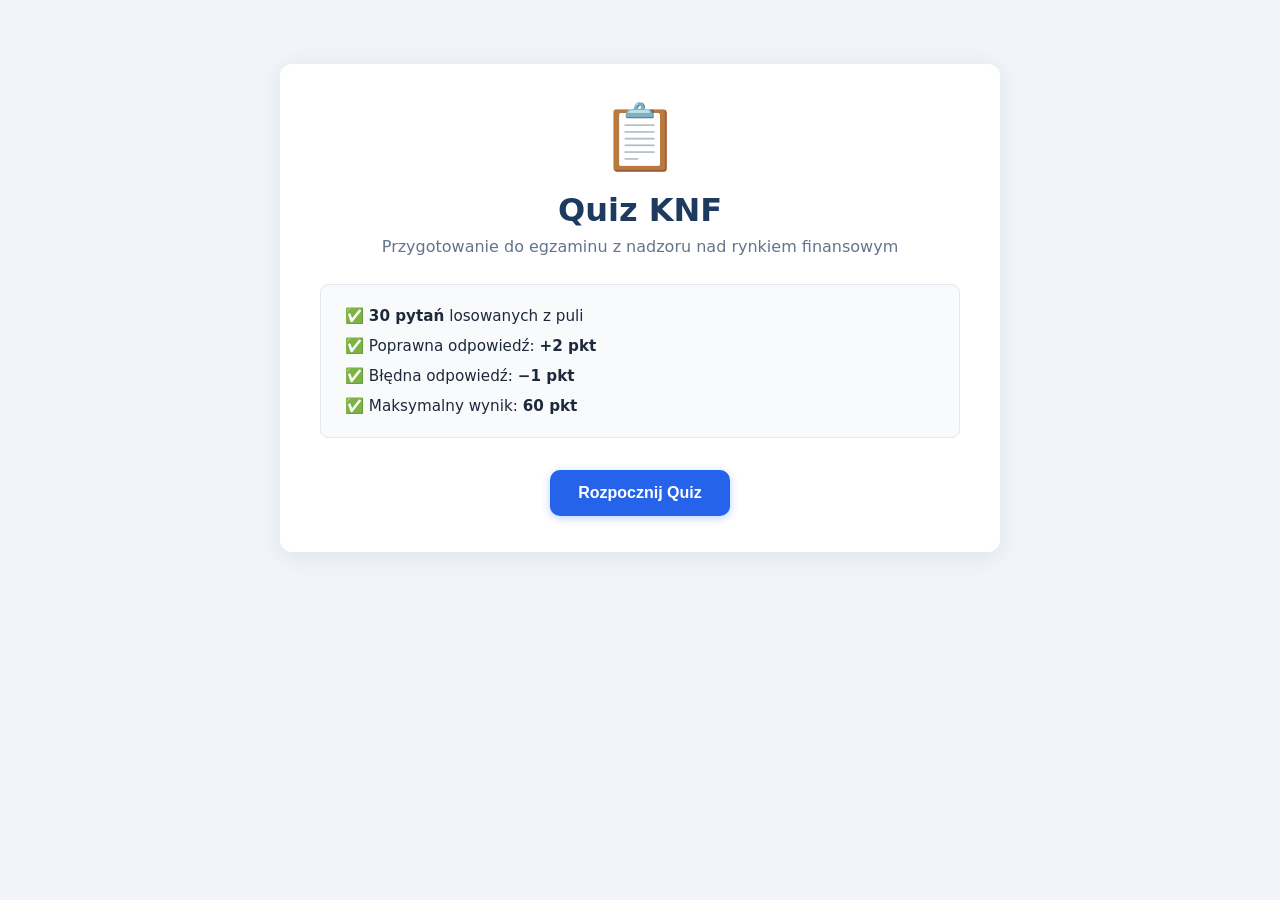
==== index.html @ e716c0fe "Add KNF quiz SPA (index.html, style.css, app.js, doc/questions.json) - 30-question random quiz with " ====
<!DOCTYPE html>
<html lang="pl">
<head>
  <meta charset="UTF-8" />
  <meta name="viewport" content="width=device-width, initial-scale=1.0" />
  <title>Quiz KNF – Egzamin</title>
  <link rel="stylesheet" href="style.css" />
</head>
<body>

  <!-- ===== START SCREEN ===== -->
  <div id="screen-start" class="screen active">
    <div class="card start-card">
      <div class="logo">📋</div>
      <h1>Quiz KNF</h1>
      <p class="subtitle">Przygotowanie do egzaminu z nadzoru nad rynkiem finansowym</p>
      <ul class="rules">
        <li>✅ <strong>30 pytań</strong> losowanych z puli</li>
        <li>✅ Poprawna odpowiedź: <strong>+2 pkt</strong></li>
        <li>✅ Błędna odpowiedź: <strong>−1 pkt</strong></li>
        <li>✅ Maksymalny wynik: <strong>60 pkt</strong></li>
      </ul>
      <button id="btn-start" class="btn btn-primary">Rozpocznij Quiz</button>
    </div>
  </div>

  <!-- ===== QUIZ SCREEN ===== -->
  <div id="screen-quiz" class="screen">
    <div class="quiz-header">
      <div class="progress-info">
        <span id="question-counter">Pytanie 1 z 30</span>
      </div>
      <div class="score-info">
        Wynik: <span id="current-score">0</span> pkt
      </div>
    </div>

    <div class="progress-bar-wrapper">
      <div id="progress-bar" class="progress-bar"></div>
    </div>

    <div class="card quiz-card">
      <p id="question-text" class="question-text"></p>

      <div id="options-container" class="options-container"></div>

      <div id="explanation-box" class="explanation-box hidden">
        <span class="explanation-icon">💡</span>
        <p id="explanation-text"></p>
      </div>

      <button id="btn-next" class="btn btn-primary btn-next hidden">
        Następne pytanie →
      </button>
    </div>
  </div>

  <!-- ===== RESULTS SCREEN ===== -->
  <div id="screen-results" class="screen">
    <div class="card results-card">
      <div id="result-emoji" class="result-emoji"></div>
      <h2>Wynik końcowy</h2>
      <div class="score-display">
        <span id="final-score">0</span>
        <span class="score-max"> / 60 pkt</span>
      </div>
      <div id="result-verdict" class="result-verdict"></div>
      <div class="stats">
        <div class="stat-item">
          <span class="stat-value" id="stat-correct">0</span>
          <span class="stat-label">Poprawnych</span>
        </div>
        <div class="stat-item">
          <span class="stat-value" id="stat-wrong">0</span>
          <span class="stat-label">Błędnych</span>
        </div>
        <div class="stat-item">
          <span class="stat-value" id="stat-percent">0%</span>
          <span class="stat-label">Skuteczność</span>
        </div>
      </div>
      <button id="btn-restart" class="btn btn-primary">Zacznij od nowa</button>
    </div>
  </div>

  <script src="app.js"></script>
</body>
</html>
---- style.css ----
/* ===== RESET & BASE ===== */
*, *::before, *::after {
  box-sizing: border-box;
  margin: 0;
  padding: 0;
}

:root {
  --color-primary: #2563eb;
  --color-primary-hover: #1d4ed8;
  --color-correct: #16a34a;
  --color-correct-bg: #dcfce7;
  --color-correct-border: #86efac;
  --color-wrong: #dc2626;
  --color-wrong-bg: #fee2e2;
  --color-wrong-border: #fca5a5;
  --color-explanation-bg: #fefce8;
  --color-explanation-border: #fde047;
  --color-explanation-text: #713f12;
  --color-bg: #f1f5f9;
  --color-card: #ffffff;
  --color-text: #1e293b;
  --color-text-muted: #64748b;
  --color-option-hover: #eff6ff;
  --color-option-border: #e2e8f0;
  --color-header-bg: #1e3a5f;
  --radius: 12px;
  --shadow: 0 4px 24px rgba(0, 0, 0, 0.08);
}

body {
  font-family: 'Segoe UI', system-ui, -apple-system, sans-serif;
  background: var(--color-bg);
  color: var(--color-text);
  min-height: 100vh;
  display: flex;
  flex-direction: column;
  align-items: center;
  justify-content: flex-start;
  padding: 24px 16px 48px;
}

/* ===== SCREENS ===== */
.screen {
  display: none;
  width: 100%;
  max-width: 720px;
  animation: fadeIn 0.3s ease;
}

.screen.active {
  display: block;
}

@keyframes fadeIn {
  from { opacity: 0; transform: translateY(10px); }
  to   { opacity: 1; transform: translateY(0); }
}

/* ===== CARD ===== */
.card {
  background: var(--color-card);
  border-radius: var(--radius);
  box-shadow: var(--shadow);
  padding: 36px 40px;
}

/* ===== START SCREEN ===== */
.start-card {
  text-align: center;
  margin-top: 40px;
}

.logo {
  font-size: 64px;
  margin-bottom: 16px;
}

.start-card h1 {
  font-size: 2rem;
  color: var(--color-header-bg);
  margin-bottom: 8px;
}

.subtitle {
  color: var(--color-text-muted);
  font-size: 1rem;
  margin-bottom: 28px;
}

.rules {
  list-style: none;
  text-align: left;
  display: inline-block;
  margin: 0 auto 32px;
  background: #f8fafc;
  border: 1px solid var(--color-option-border);
  border-radius: 8px;
  padding: 16px 24px;
  width: 100%;
}

.rules li {
  padding: 6px 0;
  font-size: 0.95rem;
  color: var(--color-text);
}

/* ===== QUIZ HEADER ===== */
.quiz-header {
  display: flex;
  justify-content: space-between;
  align-items: center;
  padding: 14px 20px;
  background: var(--color-header-bg);
  color: #fff;
  border-radius: var(--radius) var(--radius) 0 0;
  font-size: 0.9rem;
}

#question-counter {
  font-weight: 600;
}

.score-info {
  font-weight: 600;
}

#current-score {
  color: #facc15;
}

/* ===== PROGRESS BAR ===== */
.progress-bar-wrapper {
  height: 6px;
  background: #cbd5e1;
}

.progress-bar {
  height: 100%;
  background: linear-gradient(90deg, #2563eb, #3b82f6);
  width: 0%;
  transition: width 0.4s ease;
}

/* ===== QUIZ CARD ===== */
.quiz-card {
  border-radius: 0 0 var(--radius) var(--radius);
}

.question-text {
  font-size: 1.1rem;
  font-weight: 600;
  line-height: 1.6;
  margin-bottom: 24px;
  color: var(--color-text);
}

/* ===== OPTIONS ===== */
.options-container {
  display: flex;
  flex-direction: column;
  gap: 12px;
  margin-bottom: 20px;
}

.option-btn {
  display: flex;
  align-items: center;
  gap: 14px;
  width: 100%;
  padding: 14px 18px;
  background: #f8fafc;
  border: 2px solid var(--color-option-border);
  border-radius: 10px;
  font-size: 0.95rem;
  color: var(--color-text);
  cursor: pointer;
  text-align: left;
  transition: background 0.15s, border-color 0.15s, transform 0.1s;
}

.option-btn:hover:not(:disabled) {
  background: var(--color-option-hover);
  border-color: var(--color-primary);
  transform: translateX(3px);
}

.option-btn:disabled {
  cursor: default;
}

.option-letter {
  display: inline-flex;
  align-items: center;
  justify-content: center;
  width: 30px;
  height: 30px;
  min-width: 30px;
  border-radius: 50%;
  background: var(--color-option-border);
  font-weight: 700;
  font-size: 0.85rem;
  color: var(--color-text-muted);
  transition: background 0.15s, color 0.15s;
}

/* ===== FEEDBACK STATES ===== */
.option-btn.correct {
  background: var(--color-correct-bg);
  border-color: var(--color-correct-border);
  color: var(--color-correct);
  font-weight: 600;
}

.option-btn.correct .option-letter {
  background: var(--color-correct);
  color: #fff;
}

.option-btn.wrong {
  background: var(--color-wrong-bg);
  border-color: var(--color-wrong-border);
  color: var(--color-wrong);
  font-weight: 600;
}

.option-btn.wrong .option-letter {
  background: var(--color-wrong);
  color: #fff;
}

/* ===== EXPLANATION BOX ===== */
.explanation-box {
  display: flex;
  gap: 12px;
  align-items: flex-start;
  background: var(--color-explanation-bg);
  border: 2px solid var(--color-explanation-border);
  border-radius: 10px;
  padding: 16px 18px;
  margin-bottom: 20px;
  animation: slideDown 0.3s ease;
}

.explanation-box.hidden {
  display: none;
}

@keyframes slideDown {
  from { opacity: 0; transform: translateY(-8px); }
  to   { opacity: 1; transform: translateY(0); }
}

.explanation-icon {
  font-size: 1.4rem;
  flex-shrink: 0;
  margin-top: 2px;
}

#explanation-text {
  font-size: 0.9rem;
  line-height: 1.6;
  color: var(--color-explanation-text);
}

/* ===== NEXT BUTTON ===== */
.btn-next {
  width: 100%;
}

/* ===== BUTTONS ===== */
.btn {
  display: inline-block;
  padding: 14px 28px;
  border: none;
  border-radius: 10px;
  font-size: 1rem;
  font-weight: 600;
  cursor: pointer;
  transition: background 0.15s, transform 0.1s, box-shadow 0.15s;
  text-align: center;
}

.btn-primary {
  background: var(--color-primary);
  color: #fff;
  box-shadow: 0 2px 8px rgba(37, 99, 235, 0.3);
}

.btn-primary:hover {
  background: var(--color-primary-hover);
  transform: translateY(-1px);
  box-shadow: 0 4px 12px rgba(37, 99, 235, 0.4);
}

.btn-primary:active {
  transform: translateY(0);
}

/* ===== RESULTS SCREEN ===== */
.results-card {
  text-align: center;
  margin-top: 40px;
}

.result-emoji {
  font-size: 72px;
  margin-bottom: 16px;
}

.results-card h2 {
  font-size: 1.5rem;
  color: var(--color-header-bg);
  margin-bottom: 20px;
}

.score-display {
  font-size: 3rem;
  font-weight: 700;
  color: var(--color-primary);
  margin-bottom: 12px;
  line-height: 1;
}

.score-max {
  font-size: 1.5rem;
  color: var(--color-text-muted);
}

.result-verdict {
  font-size: 1.1rem;
  font-weight: 600;
  margin-bottom: 28px;
  padding: 10px 20px;
  border-radius: 8px;
  display: inline-block;
}

.verdict-pass {
  background: var(--color-correct-bg);
  color: var(--color-correct);
}

.verdict-fail {
  background: var(--color-wrong-bg);
  color: var(--color-wrong);
}

/* ===== STATS ===== */
.stats {
  display: flex;
  justify-content: center;
  gap: 32px;
  margin-bottom: 32px;
  padding: 20px;
  background: #f8fafc;
  border-radius: 10px;
  border: 1px solid var(--color-option-border);
}

.stat-item {
  display: flex;
  flex-direction: column;
  align-items: center;
  gap: 4px;
}

.stat-value {
  font-size: 1.8rem;
  font-weight: 700;
  color: var(--color-text);
}

.stat-label {
  font-size: 0.8rem;
  color: var(--color-text-muted);
  text-transform: uppercase;
  letter-spacing: 0.05em;
}

/* ===== RESPONSIVE ===== */
@media (max-width: 480px) {
  .card {
    padding: 24px 20px;
  }

  .start-card h1 {
    font-size: 1.6rem;
  }

  .quiz-header {
    font-size: 0.8rem;
    padding: 12px 14px;
  }

  .question-text {
    font-size: 1rem;
  }

  .option-btn {
    font-size: 0.88rem;
    padding: 12px 14px;
  }

  .stats {
    gap: 16px;
  }

  .score-display {
    font-size: 2.2rem;
  }
}
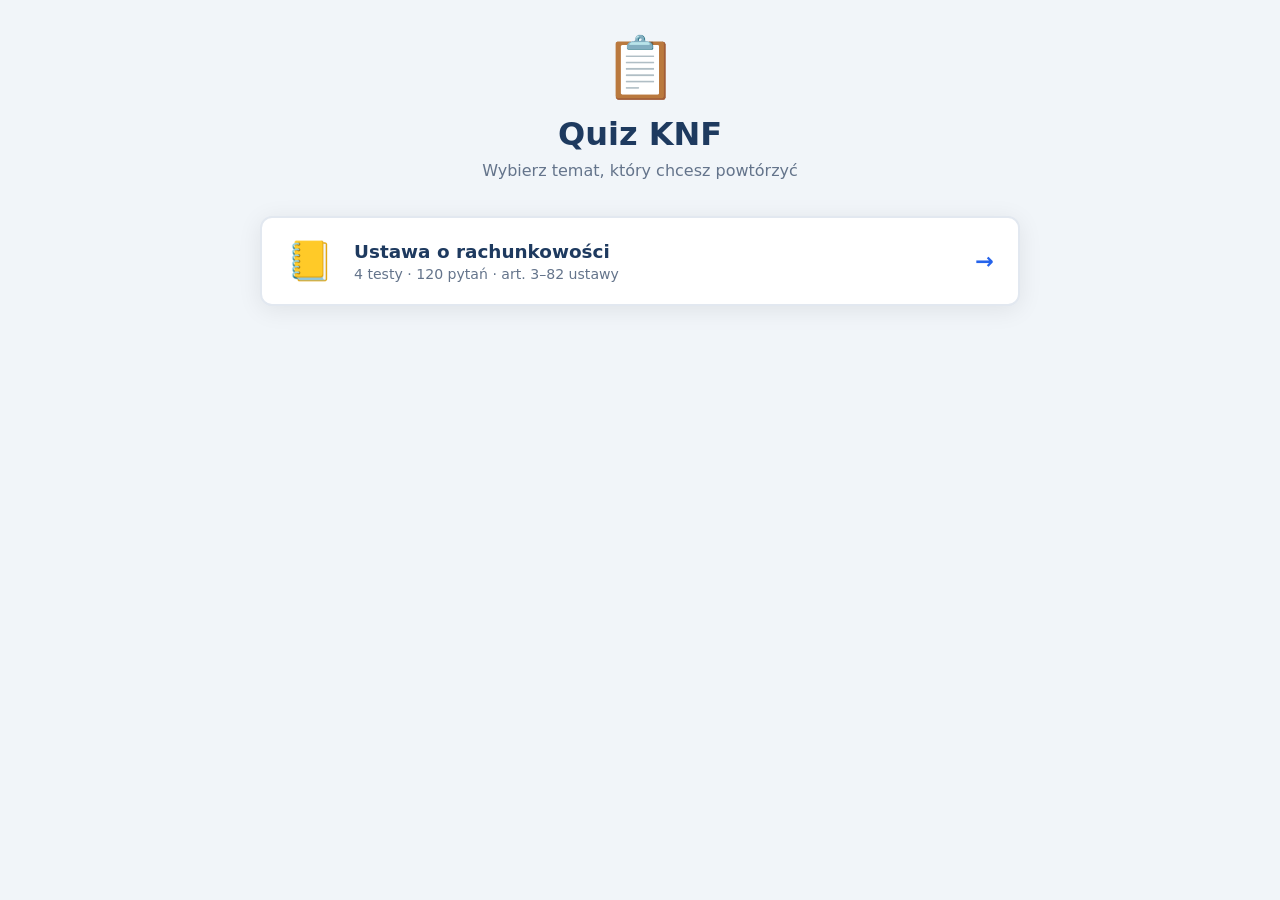
==== commit e0a45e6b: "Restructure to multi-category hub with reusable quiz engine - index.html: main hub page with categor" ====
--- a/index.html
+++ b/index.html
@@ -3,86 +3,34 @@
 <head>
   <meta charset="UTF-8" />
   <meta name="viewport" content="width=device-width, initial-scale=1.0" />
-  <title>Quiz KNF – Egzamin</title>
+  <title>Quiz KNF – Wybierz kategorię</title>
   <link rel="stylesheet" href="style.css" />
 </head>
-<body>
+<body class="page-hub">
 
-  <!-- ===== START SCREEN ===== -->
-  <div id="screen-start" class="screen active">
-    <div class="card start-card">
-      <div class="logo">📋</div>
+  <div class="hub-wrapper">
+    <header class="hub-header">
+      <div class="hub-logo">📋</div>
       <h1>Quiz KNF</h1>
-      <p class="subtitle">Przygotowanie do egzaminu z nadzoru nad rynkiem finansowym</p>
-      <ul class="rules">
-        <li>✅ <strong>30 pytań</strong> losowanych z puli</li>
-        <li>✅ Poprawna odpowiedź: <strong>+2 pkt</strong></li>
-        <li>✅ Błędna odpowiedź: <strong>−1 pkt</strong></li>
-        <li>✅ Maksymalny wynik: <strong>60 pkt</strong></li>
-      </ul>
-      <button id="btn-start" class="btn btn-primary">Rozpocznij Quiz</button>
+      <p class="hub-subtitle">Wybierz temat, który chcesz powtórzyć</p>
+    </header>
+
+    <div class="categories-grid">
+
+      <!-- KATEGORIA: Ustawa o rachunkowości -->
+      <a href="rachunkowosc.html" class="category-card">
+        <div class="category-icon">📒</div>
+        <div class="category-body">
+          <h2 class="category-title">Ustawa o rachunkowości</h2>
+          <p class="category-desc">4 testy · 120 pytań · art. 3–82 ustawy</p>
+        </div>
+        <div class="category-arrow">→</div>
+      </a>
+
+      <!-- Tu będą kolejne kategorie -->
+
     </div>
   </div>
 
-  <!-- ===== QUIZ SCREEN ===== -->
-  <div id="screen-quiz" class="screen">
-    <div class="quiz-header">
-      <div class="progress-info">
-        <span id="question-counter">Pytanie 1 z 30</span>
-      </div>
-      <div class="score-info">
-        Wynik: <span id="current-score">0</span> pkt
-      </div>
-    </div>
-
-    <div class="progress-bar-wrapper">
-      <div id="progress-bar" class="progress-bar"></div>
-    </div>
-
-    <div class="card quiz-card">
-      <p id="question-text" class="question-text"></p>
-
-      <div id="options-container" class="options-container"></div>
-
-      <div id="explanation-box" class="explanation-box hidden">
-        <span class="explanation-icon">💡</span>
-        <p id="explanation-text"></p>
-      </div>
-
-      <button id="btn-next" class="btn btn-primary btn-next hidden">
-        Następne pytanie →
-      </button>
-    </div>
-  </div>
-
-  <!-- ===== RESULTS SCREEN ===== -->
-  <div id="screen-results" class="screen">
-    <div class="card results-card">
-      <div id="result-emoji" class="result-emoji"></div>
-      <h2>Wynik końcowy</h2>
-      <div class="score-display">
-        <span id="final-score">0</span>
-        <span class="score-max"> / 60 pkt</span>
-      </div>
-      <div id="result-verdict" class="result-verdict"></div>
-      <div class="stats">
-        <div class="stat-item">
-          <span class="stat-value" id="stat-correct">0</span>
-          <span class="stat-label">Poprawnych</span>
-        </div>
-        <div class="stat-item">
-          <span class="stat-value" id="stat-wrong">0</span>
-          <span class="stat-label">Błędnych</span>
-        </div>
-        <div class="stat-item">
-          <span class="stat-value" id="stat-percent">0%</span>
-          <span class="stat-label">Skuteczność</span>
-        </div>
-      </div>
-      <button id="btn-restart" class="btn btn-primary">Zacznij od nowa</button>
-    </div>
-  </div>
-
-  <script src="app.js"></script>
 </body>
 </html>
--- a/style.css
+++ b/style.css
@@ -6,26 +6,26 @@
 }
 
 :root {
-  --color-primary: #2563eb;
-  --color-primary-hover: #1d4ed8;
-  --color-correct: #16a34a;
-  --color-correct-bg: #dcfce7;
-  --color-correct-border: #86efac;
-  --color-wrong: #dc2626;
-  --color-wrong-bg: #fee2e2;
-  --color-wrong-border: #fca5a5;
-  --color-explanation-bg: #fefce8;
-  --color-explanation-border: #fde047;
+  --color-primary:          #2563eb;
+  --color-primary-hover:    #1d4ed8;
+  --color-correct:          #16a34a;
+  --color-correct-bg:       #dcfce7;
+  --color-correct-border:   #86efac;
+  --color-wrong:            #dc2626;
+  --color-wrong-bg:         #fee2e2;
+  --color-wrong-border:     #fca5a5;
+  --color-explanation-bg:   #fefce8;
+  --color-explanation-border:#fde047;
   --color-explanation-text: #713f12;
-  --color-bg: #f1f5f9;
-  --color-card: #ffffff;
-  --color-text: #1e293b;
-  --color-text-muted: #64748b;
-  --color-option-hover: #eff6ff;
-  --color-option-border: #e2e8f0;
-  --color-header-bg: #1e3a5f;
-  --radius: 12px;
-  --shadow: 0 4px 24px rgba(0, 0, 0, 0.08);
+  --color-bg:               #f1f5f9;
+  --color-card:             #ffffff;
+  --color-text:             #1e293b;
+  --color-text-muted:       #64748b;
+  --color-option-hover:     #eff6ff;
+  --color-option-border:    #e2e8f0;
+  --color-header-bg:        #1e3a5f;
+  --radius:                 12px;
+  --shadow:                 0 4px 24px rgba(0,0,0,0.08);
 }
 
 body {
@@ -33,24 +33,123 @@
   background: var(--color-bg);
   color: var(--color-text);
   min-height: 100vh;
+}
+
+/* ===== HUB PAGES (index, category) ===== */
+body.page-hub {
+  display: flex;
+  align-items: flex-start;
+  justify-content: center;
+  padding: 32px 16px 64px;
+}
+
+.hub-wrapper {
+  width: 100%;
+  max-width: 760px;
+}
+
+.back-link {
+  display: inline-block;
+  color: var(--color-primary);
+  text-decoration: none;
+  font-size: 0.9rem;
+  font-weight: 600;
+  margin-bottom: 20px;
+  transition: opacity 0.15s;
+}
+.back-link:hover { opacity: 0.75; }
+
+.hub-header {
+  text-align: center;
+  margin-bottom: 36px;
+}
+
+.hub-logo {
+  font-size: 60px;
+  margin-bottom: 12px;
+}
+
+.hub-header h1 {
+  font-size: 2rem;
+  color: var(--color-header-bg);
+  margin-bottom: 8px;
+}
+
+.hub-subtitle {
+  color: var(--color-text-muted);
+  font-size: 1rem;
+}
+
+/* ===== CATEGORY GRID ===== */
+.categories-grid {
   display: flex;
   flex-direction: column;
+  gap: 16px;
+}
+
+.category-card {
+  display: flex;
   align-items: center;
-  justify-content: flex-start;
-  padding: 24px 16px 48px;
-}
-
-/* ===== SCREENS ===== */
+  gap: 20px;
+  background: var(--color-card);
+  border: 2px solid var(--color-option-border);
+  border-radius: var(--radius);
+  padding: 20px 24px;
+  text-decoration: none;
+  color: var(--color-text);
+  box-shadow: var(--shadow);
+  transition: border-color 0.15s, transform 0.15s, box-shadow 0.15s;
+}
+
+.category-card:hover {
+  border-color: var(--color-primary);
+  transform: translateY(-2px);
+  box-shadow: 0 8px 28px rgba(37,99,235,0.15);
+}
+
+.category-icon {
+  font-size: 2.4rem;
+  flex-shrink: 0;
+}
+
+.category-body {
+  flex: 1;
+}
+
+.category-title {
+  font-size: 1.15rem;
+  font-weight: 700;
+  color: var(--color-header-bg);
+  margin-bottom: 4px;
+}
+
+.category-desc {
+  font-size: 0.88rem;
+  color: var(--color-text-muted);
+}
+
+.category-arrow {
+  font-size: 1.4rem;
+  color: var(--color-primary);
+  font-weight: 700;
+  flex-shrink: 0;
+}
+
+.test-card .category-icon {
+  font-size: 2rem;
+}
+
+/* ===== QUIZ SCREENS ===== */
 .screen {
   display: none;
   width: 100%;
   max-width: 720px;
+  margin: 0 auto;
+  padding: 24px 16px 48px;
   animation: fadeIn 0.3s ease;
 }
 
-.screen.active {
-  display: block;
-}
+.screen.active { display: block; }
 
 @keyframes fadeIn {
   from { opacity: 0; transform: translateY(10px); }
@@ -65,45 +164,44 @@
   padding: 36px 40px;
 }
 
-/* ===== START SCREEN ===== */
+/* ===== START CARD ===== */
 .start-card {
   text-align: center;
-  margin-top: 40px;
+  margin-top: 20px;
+  position: relative;
+}
+
+.back-link-start {
+  position: absolute;
+  top: 0;
+  left: 0;
+  margin: 0;
 }
 
 .logo {
-  font-size: 64px;
-  margin-bottom: 16px;
+  font-size: 60px;
+  margin-bottom: 12px;
 }
 
 .start-card h1 {
-  font-size: 2rem;
+  font-size: 1.7rem;
   color: var(--color-header-bg);
-  margin-bottom: 8px;
-}
-
-.subtitle {
-  color: var(--color-text-muted);
-  font-size: 1rem;
-  margin-bottom: 28px;
+  margin-bottom: 24px;
 }
 
 .rules {
   list-style: none;
   text-align: left;
-  display: inline-block;
-  margin: 0 auto 32px;
   background: #f8fafc;
   border: 1px solid var(--color-option-border);
   border-radius: 8px;
   padding: 16px 24px;
-  width: 100%;
+  margin-bottom: 28px;
 }
 
 .rules li {
   padding: 6px 0;
   font-size: 0.95rem;
-  color: var(--color-text);
 }
 
 /* ===== QUIZ HEADER ===== */
@@ -118,17 +216,11 @@
   font-size: 0.9rem;
 }
 
-#question-counter {
-  font-weight: 600;
-}
-
-.score-info {
-  font-weight: 600;
-}
-
-#current-score {
-  color: #facc15;
-}
+#question-counter { font-weight: 600; }
+
+.score-info { font-weight: 600; }
+
+#current-score { color: #facc15; }
 
 /* ===== PROGRESS BAR ===== */
 .progress-bar-wrapper {
@@ -149,11 +241,10 @@
 }
 
 .question-text {
-  font-size: 1.1rem;
+  font-size: 1.05rem;
   font-weight: 600;
   line-height: 1.6;
   margin-bottom: 24px;
-  color: var(--color-text);
 }
 
 /* ===== OPTIONS ===== */
@@ -173,7 +264,7 @@
   background: #f8fafc;
   border: 2px solid var(--color-option-border);
   border-radius: 10px;
-  font-size: 0.95rem;
+  font-size: 0.93rem;
   color: var(--color-text);
   cursor: pointer;
   text-align: left;
@@ -186,9 +277,7 @@
   transform: translateX(3px);
 }
 
-.option-btn:disabled {
-  cursor: default;
-}
+.option-btn:disabled { cursor: default; }
 
 .option-letter {
   display: inline-flex;
@@ -212,7 +301,6 @@
   color: var(--color-correct);
   font-weight: 600;
 }
-
 .option-btn.correct .option-letter {
   background: var(--color-correct);
   color: #fff;
@@ -224,7 +312,6 @@
   color: var(--color-wrong);
   font-weight: 600;
 }
-
 .option-btn.wrong .option-letter {
   background: var(--color-wrong);
   color: #fff;
@@ -243,9 +330,7 @@
   animation: slideDown 0.3s ease;
 }
 
-.explanation-box.hidden {
-  display: none;
-}
+.explanation-box.hidden { display: none; }
 
 @keyframes slideDown {
   from { opacity: 0; transform: translateY(-8px); }
@@ -253,20 +338,15 @@
 }
 
 .explanation-icon {
-  font-size: 1.4rem;
+  font-size: 1.3rem;
   flex-shrink: 0;
   margin-top: 2px;
 }
 
 #explanation-text {
-  font-size: 0.9rem;
+  font-size: 0.88rem;
   line-height: 1.6;
   color: var(--color-explanation-text);
-}
-
-/* ===== NEXT BUTTON ===== */
-.btn-next {
-  width: 100%;
 }
 
 /* ===== BUTTONS ===== */
@@ -278,30 +358,38 @@
   font-size: 1rem;
   font-weight: 600;
   cursor: pointer;
+  text-align: center;
+  text-decoration: none;
   transition: background 0.15s, transform 0.1s, box-shadow 0.15s;
-  text-align: center;
 }
 
 .btn-primary {
   background: var(--color-primary);
   color: #fff;
-  box-shadow: 0 2px 8px rgba(37, 99, 235, 0.3);
-}
-
+  box-shadow: 0 2px 8px rgba(37,99,235,0.3);
+}
 .btn-primary:hover {
   background: var(--color-primary-hover);
   transform: translateY(-1px);
-  box-shadow: 0 4px 12px rgba(37, 99, 235, 0.4);
-}
-
-.btn-primary:active {
-  transform: translateY(0);
-}
-
-/* ===== RESULTS SCREEN ===== */
+  box-shadow: 0 4px 12px rgba(37,99,235,0.4);
+}
+
+.btn-secondary {
+  background: #f1f5f9;
+  color: var(--color-text);
+  border: 2px solid var(--color-option-border);
+}
+.btn-secondary:hover {
+  background: var(--color-option-hover);
+  border-color: var(--color-primary);
+}
+
+.btn-next { width: 100%; }
+
+/* ===== RESULTS ===== */
 .results-card {
   text-align: center;
-  margin-top: 40px;
+  margin-top: 20px;
 }
 
 .result-emoji {
@@ -329,7 +417,7 @@
 }
 
 .result-verdict {
-  font-size: 1.1rem;
+  font-size: 1.05rem;
   font-weight: 600;
   margin-bottom: 28px;
   padding: 10px 20px;
@@ -341,18 +429,16 @@
   background: var(--color-correct-bg);
   color: var(--color-correct);
 }
-
 .verdict-fail {
   background: var(--color-wrong-bg);
   color: var(--color-wrong);
 }
 
-/* ===== STATS ===== */
 .stats {
   display: flex;
   justify-content: center;
   gap: 32px;
-  margin-bottom: 32px;
+  margin-bottom: 28px;
   padding: 20px;
   background: #f8fafc;
   border-radius: 10px;
@@ -369,45 +455,31 @@
 .stat-value {
   font-size: 1.8rem;
   font-weight: 700;
-  color: var(--color-text);
 }
 
 .stat-label {
-  font-size: 0.8rem;
+  font-size: 0.78rem;
   color: var(--color-text-muted);
   text-transform: uppercase;
   letter-spacing: 0.05em;
 }
 
+.results-actions {
+  display: flex;
+  gap: 12px;
+  justify-content: center;
+  flex-wrap: wrap;
+}
+
 /* ===== RESPONSIVE ===== */
 @media (max-width: 480px) {
-  .card {
-    padding: 24px 20px;
-  }
-
-  .start-card h1 {
-    font-size: 1.6rem;
-  }
-
-  .quiz-header {
-    font-size: 0.8rem;
-    padding: 12px 14px;
-  }
-
-  .question-text {
-    font-size: 1rem;
-  }
-
-  .option-btn {
-    font-size: 0.88rem;
-    padding: 12px 14px;
-  }
-
-  .stats {
-    gap: 16px;
-  }
-
-  .score-display {
-    font-size: 2.2rem;
-  }
-}
+  .card { padding: 24px 18px; }
+  .hub-header h1 { font-size: 1.6rem; }
+  .category-card { padding: 16px 18px; }
+  .category-title { font-size: 1rem; }
+  .quiz-header { font-size: 0.8rem; padding: 12px 14px; }
+  .question-text { font-size: 0.95rem; }
+  .option-btn { font-size: 0.86rem; padding: 12px 12px; }
+  .stats { gap: 16px; }
+  .score-display { font-size: 2.2rem; }
+}
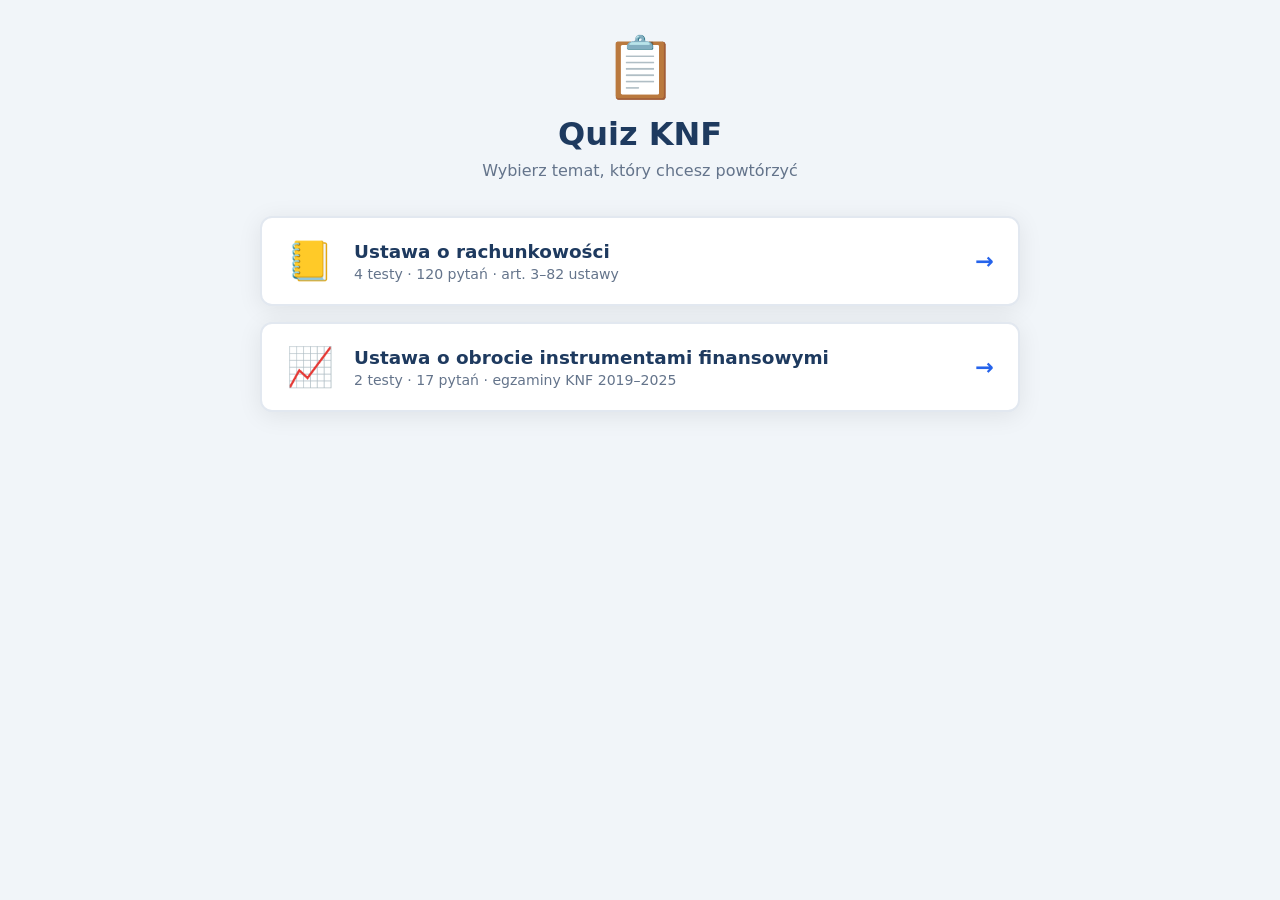
==== commit b413afc5: "Add topic: Ustawa o obrocie instrumentami finansowymi (17 questions, 2 tests) - doc/oif/oif1.json — " ====
--- a/index.html
+++ b/index.html
@@ -27,6 +27,16 @@
         <div class="category-arrow">→</div>
       </a>
 
+      <!-- KATEGORIA: Ustawa o obrocie instrumentami finansowymi -->
+      <a href="oif.html" class="category-card">
+        <div class="category-icon">📈</div>
+        <div class="category-body">
+          <h2 class="category-title">Ustawa o obrocie instrumentami finansowymi</h2>
+          <p class="category-desc">2 testy · 17 pytań · egzaminy KNF 2019–2025</p>
+        </div>
+        <div class="category-arrow">→</div>
+      </a>
+
       <!-- Tu będą kolejne kategorie -->
 
     </div>
--- a/style.css
+++ b/style.css
@@ -139,6 +139,22 @@
   font-size: 2rem;
 }
 
+/* ===== EXAM SECTION LABEL ===== */
+.hub-section-label {
+  margin: 2rem 0 0.75rem;
+  font-size: 0.8rem;
+  font-weight: 700;
+  letter-spacing: 0.1em;
+  text-transform: uppercase;
+  color: var(--color-text-muted);
+  border-bottom: 1px solid #e2e8f0;
+  padding-bottom: 0.4rem;
+}
+
+.test-card--exam {
+  border-left: 3px solid var(--color-primary);
+}
+
 /* ===== QUIZ SCREENS ===== */
 .screen {
   display: none;
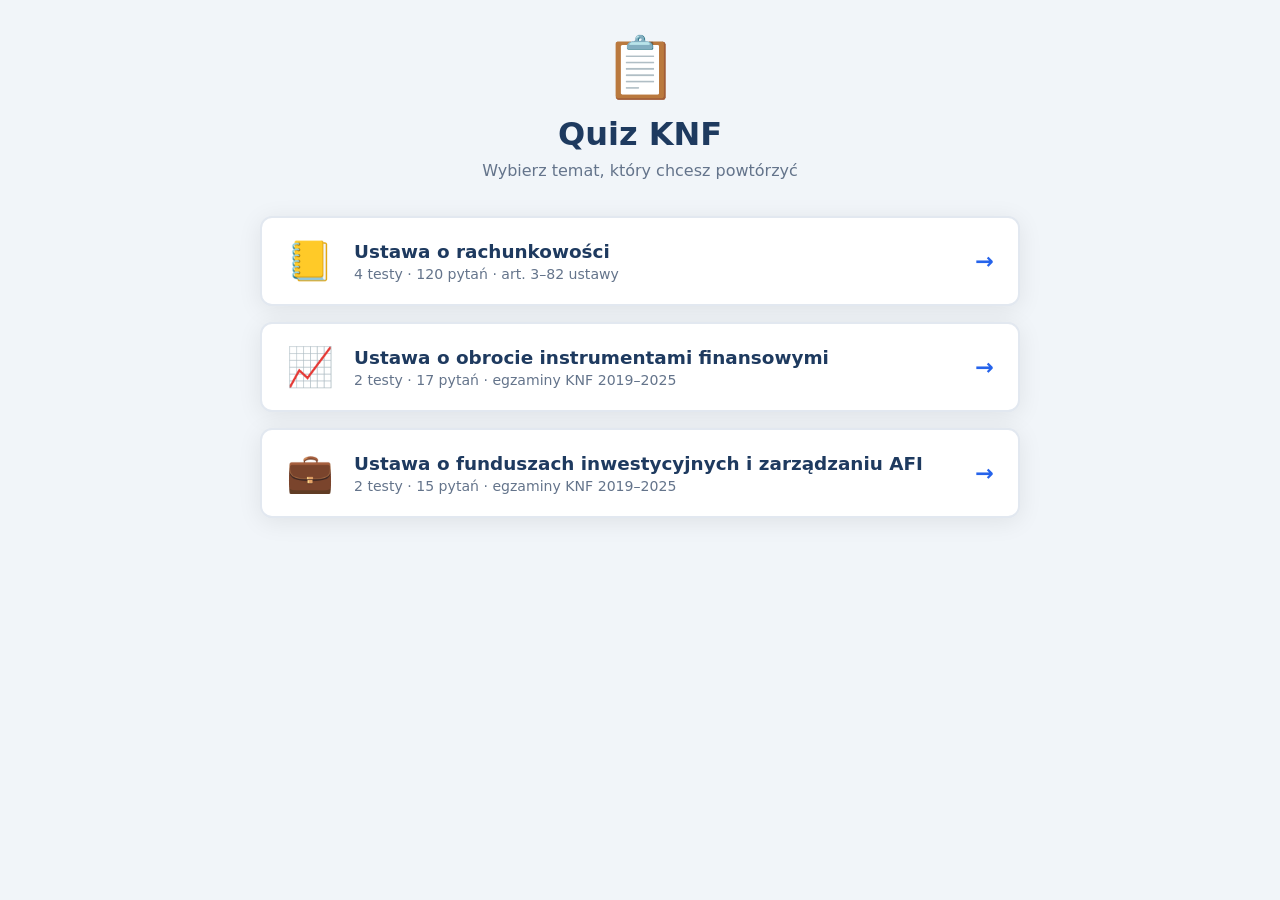
==== commit 1f4a32c7: "Add topic: Ustawa o funduszach inwestycyjnych i zarządzaniu AFI (15 questions, 2 tests) - doc/fi/fi1" ====
--- a/index.html
+++ b/index.html
@@ -37,6 +37,16 @@
         <div class="category-arrow">→</div>
       </a>
 
+      <!-- KATEGORIA: Ustawa o funduszach inwestycyjnych -->
+      <a href="fi.html" class="category-card">
+        <div class="category-icon">💼</div>
+        <div class="category-body">
+          <h2 class="category-title">Ustawa o funduszach inwestycyjnych i zarządzaniu AFI</h2>
+          <p class="category-desc">2 testy · 15 pytań · egzaminy KNF 2019–2025</p>
+        </div>
+        <div class="category-arrow">→</div>
+      </a>
+
       <!-- Tu będą kolejne kategorie -->
 
     </div>
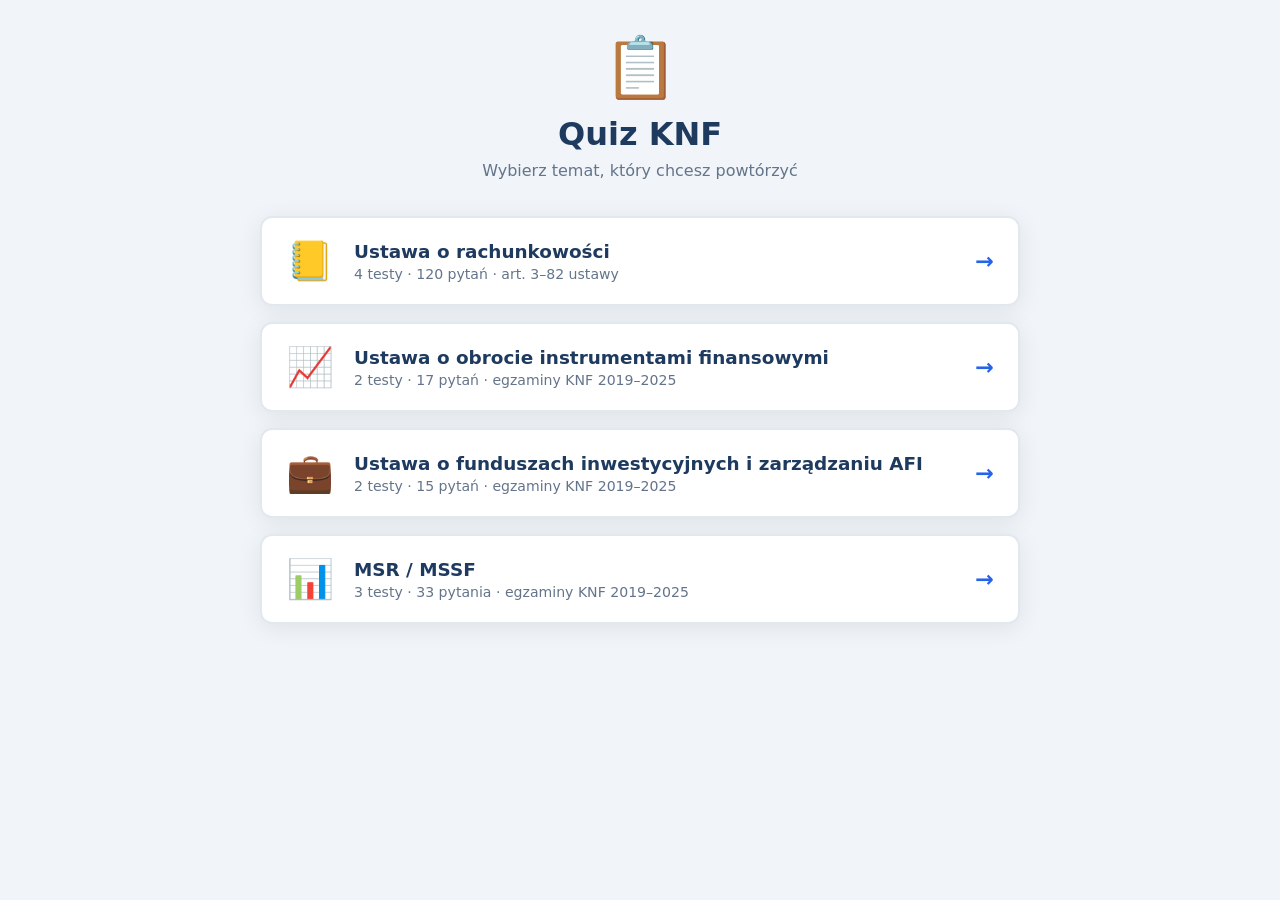
==== commit 8438e68f: "Add MSR/MSSF quiz: 3 tests of 11 questions each - Replace doc/msr/ JSON files with new 33-question d" ====
--- a/index.html
+++ b/index.html
@@ -47,6 +47,16 @@
         <div class="category-arrow">→</div>
       </a>
 
+      <!-- KATEGORIA: MSR / MSSF -->
+      <a href="msr.html" class="category-card">
+        <div class="category-icon">📊</div>
+        <div class="category-body">
+          <h2 class="category-title">MSR / MSSF</h2>
+          <p class="category-desc">3 testy · 33 pytania · egzaminy KNF 2019–2025</p>
+        </div>
+        <div class="category-arrow">→</div>
+      </a>
+
       <!-- Tu będą kolejne kategorie -->
 
     </div>
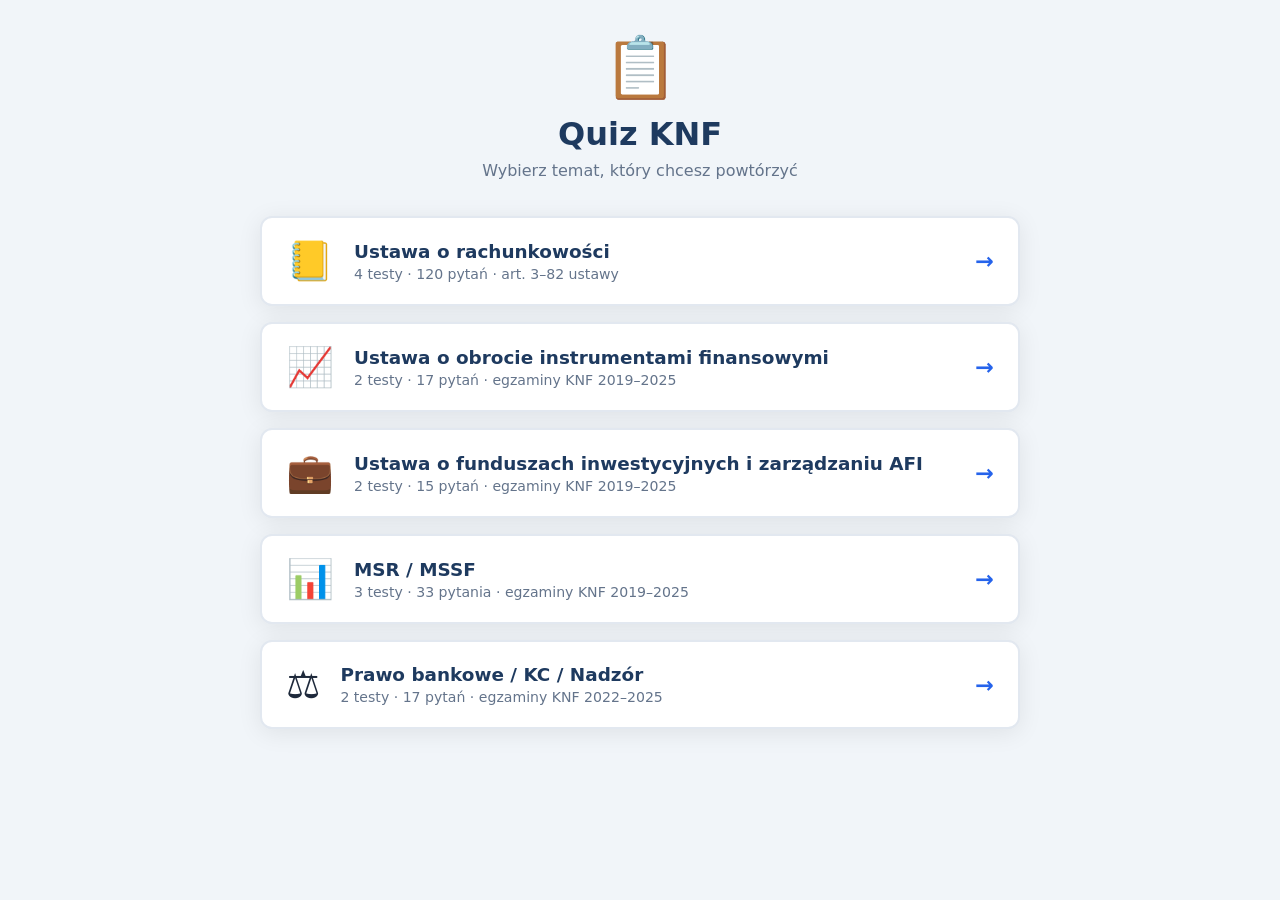
==== commit d2494456: "Add Prawo bankowe / KC / Nadzór quiz: 2 tests (9 + 8 questions) - Create doc/prawo/ with test1.json " ====
--- a/index.html
+++ b/index.html
@@ -57,6 +57,16 @@
         <div class="category-arrow">→</div>
       </a>
 
+      <!-- KATEGORIA: Prawo bankowe / KC / Nadzór -->
+      <a href="prawo.html" class="category-card">
+        <div class="category-icon">⚖️</div>
+        <div class="category-body">
+          <h2 class="category-title">Prawo bankowe / KC / Nadzór</h2>
+          <p class="category-desc">2 testy · 17 pytań · egzaminy KNF 2022–2025</p>
+        </div>
+        <div class="category-arrow">→</div>
+      </a>
+
       <!-- Tu będą kolejne kategorie -->
 
     </div>
